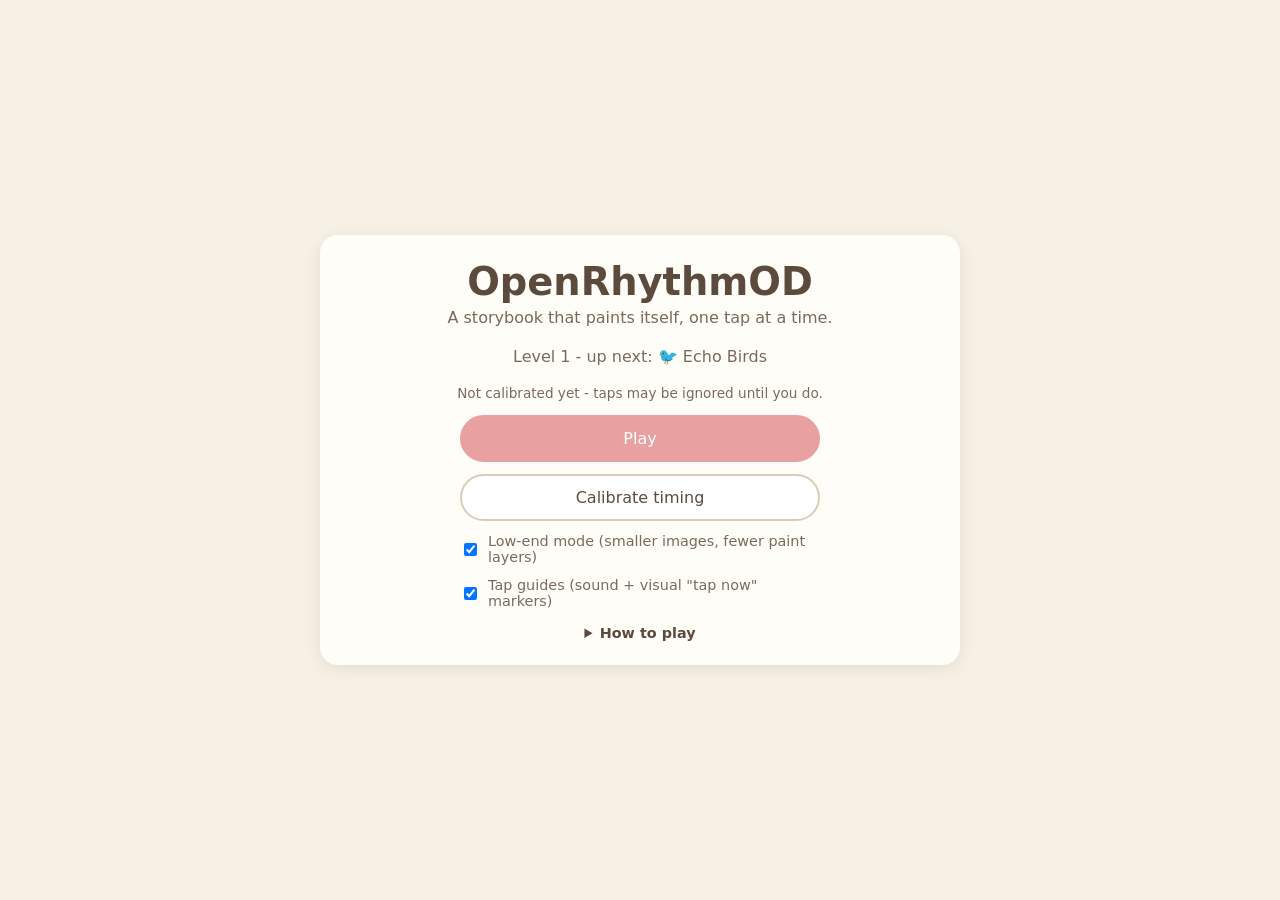
==== index.html @ 01c21b2a "Initial commit" ====
<!doctype html>
<html lang="en">
<head>
  <meta charset="utf-8" />
  <meta name="viewport" content="width=device-width, initial-scale=1, viewport-fit=cover" />
  <title>OpenRhythmOD</title>
  <meta name="description" content="A tiny procedural rhythm-storybook game - tap to the beat, paint the story." />
  <link rel="stylesheet" href="css/game.css" />
</head>
<body>
  <main id="app">

    <!-- MENU ------------------------------------------------------------->
    <section id="screen-menu" class="screen">
      <div class="panel panel--menu">
        <h1 class="title">OpenRhythmOD</h1>
        <p class="subtitle">A storybook that paints itself, one tap at a time.</p>
        <p id="menu-progress" class="status-text"></p>
        <p id="menu-calibration" class="status-text status-text--small"></p>

        <div class="menu-actions">
          <button id="btn-play" class="btn btn--primary" type="button">Play</button>
          <button id="btn-calibrate" class="btn" type="button">Calibrate timing</button>
          <label class="checkbox-row">
            <input id="chk-lowend" type="checkbox" />
            Low-end mode (smaller images, fewer paint layers)
          </label>
          <label class="checkbox-row">
            <input id="chk-guides" type="checkbox" />
            Tap guides (sound + visual "tap now" markers)
          </label>
        </div>

        <details class="how-to">
          <summary>How to play</summary>
          <ul>
            <li>Tap anywhere on the picture (or press any key) exactly on the beat.</li>
            <li>Listen for the cue sound - it shows you what's coming and when to respond.</li>
            <li>A good tap paints the story in and pops a sticker. A missed beat shows what
              went wrong instead, but the story keeps going either way.</li>
            <li>Keep your accuracy up across the whole song for the good ending.</li>
            <li>First time playing? Run Calibrate once so tap timing matches your device -
              you can Recalibrate anytime from the menu.</li>
          </ul>
          <p class="how-to__legend-title">The three corner marks on the picture:</p>
          <ul>
            <li><strong>Top-left circle</strong> - shows the glyph of whichever cue just sounded
              (its name pops up briefly the first time you hear it this session).</li>
            <li><strong>Top-right gold dot</strong> - a quiet metronome pulse, once per beat.</li>
            <li><strong>Bottom-right emoji</strong> - the game's mascot: it pulses on cues,
              cheers on a hit, shakes on a miss, and inflates during a hold.</li>
          </ul>
        </details>
      </div>
    </section>

    <!-- CALIBRATE --------------------------------------------------------->
    <section id="screen-calibrate" class="screen">
      <div class="panel">
        <h2>Calibrate your timing</h2>
        <p id="calibrate-status" class="status-text">Tap along with the metronome.</p>
        <p id="calibrate-detail" class="status-text status-text--small"></p>
        <button id="btn-calibrate-begin" class="btn btn--primary" type="button">Start tapping</button>
        <button id="calibrate-taparea" class="tap-circle" type="button" hidden>TAP</button>
      </div>
    </section>

    <!-- PRACTICE ------------------------------------------------------------>
    <section id="screen-practice" class="screen">
      <div class="panel panel--practice">
        <div class="practice-mascot" id="practice-mascot">🎵</div>
        <h2 id="practice-title">Practice</h2>
        <p id="practice-meaning" class="status-text"></p>
        <div class="practice-timeline" id="practice-timeline">
          <div class="practice-timeline__playhead" id="practice-playhead"></div>
        </div>
        <p id="practice-phase" class="practice-phase"></p>
        <p id="practice-feedback" class="practice-feedback"></p>
        <p id="practice-tally" class="practice-tally"></p>
        <button id="practice-taparea" class="tap-circle" type="button">TAP</button>
        <div class="menu-actions">
          <button id="btn-practice-hear" class="btn" type="button">Hear it again</button>
          <button id="btn-practice-continue" class="btn" type="button" hidden>Continue anyway</button>
          <button id="btn-practice-skip" class="btn" type="button">Skip</button>
        </div>
      </div>
    </section>

    <!-- LOADING ------------------------------------------------------------->
    <section id="screen-loading" class="screen">
      <div class="panel">
        <h2>Getting ready&hellip;</h2>
        <div class="progress-track">
          <div id="loading-bar" class="progress-fill"></div>
        </div>
        <p id="loading-label" class="status-text">Composing the song&hellip;</p>
      </div>
    </section>

    <!-- PLAY --------------------------------------------------------------->
    <section id="screen-play" class="screen">
      <div id="stage" class="stage"></div>
      <!-- Shown when the player backgrounds the tab mid-song (js/pause.js /
           js/main.js) - the whole overlay is one tap target. -->
      <div id="pause-overlay" class="pause-overlay" hidden>
        <button id="btn-resume" class="pause-overlay__button" type="button">
          <span class="pause-overlay__title">Paused</span>
          <span class="pause-overlay__hint">Tap to resume</span>
        </button>
      </div>
    </section>

    <!-- END ------------------------------------------------------------------>
    <section id="screen-end" class="screen">
      <div class="panel panel--end">
        <h2 id="end-title">The End</h2>
        <div id="end-image" class="end-image"></div>
        <p id="end-caption" class="end-caption"></p>
        <p id="end-score" class="end-stat"></p>
        <p id="end-counts" class="end-stat"></p>
        <p id="end-timing" class="end-stat" hidden></p>
        <p id="end-recalibrate" class="end-stat end-recalibrate" hidden></p>
        <div class="menu-actions">
          <button id="btn-end-recalibrate" class="btn" type="button" hidden>Recalibrate</button>
        </div>
        <div class="menu-actions">
          <button id="btn-play-again" class="btn btn--primary" type="button">Play again (new seed)</button>
          <button id="btn-replay-seed" class="btn" type="button">Replay this seed</button>
          <button id="btn-end-menu" class="btn" type="button">Back to menu</button>
        </div>
      </div>
    </section>

  </main>

  <!-- DEBUG OVERLAY (?debug) ------------------------------------------------>
  <div id="debug-overlay" hidden>
    <div id="debug-stats">no taps yet</div>
    <div id="debug-log"></div>
  </div>

  <script type="module" src="js/main.js"></script>
</body>
</html>
---- css/game.css ----
/* css/game.css - storybook/watercolour look, system fonts only, mobile-first.
   All gameplay-time animation (stickers, judgement flash, beat pulse, cue
   bounce, region reveal) is transform/opacity only - see js/render/stage.js. */

:root {
  --paper: #f6f1e4;
  --card: #fffdf8;
  --ink: #2e2a25;
  --ink-soft: #5c4a3d;
  --muted: #7a6a5d;
  --accent: #e8a0a0;
  --accent-dark: #dd8f8f;
  --gold: #f2c14e;
  --leaf: #8fbf9f;
  --border: #d8cdb8;
}

*,
*::before,
*::after {
  box-sizing: border-box;
}

html,
body {
  margin: 0;
  padding: 0;
  width: 100%;
  overflow-x: hidden; /* hard requirement: no horizontal scroll, any width */
}

body {
  font-family: system-ui, -apple-system, 'Segoe UI', Roboto, Helvetica, Arial, sans-serif;
  background: var(--paper);
  color: var(--ink);
  -webkit-tap-highlight-color: transparent;
  overscroll-behavior: none;
}

#app {
  width: 100%;
}

/* --- screens ------------------------------------------------------- */

.screen {
  display: none;
  min-height: 100vh;
  width: 100%;
  padding: 16px; /* 16px gutters, all screen sizes */
  box-sizing: border-box;
  align-items: center;
  justify-content: center;
  flex-direction: column;
  overflow-y: auto;
}

.screen--active {
  display: flex;
}

.panel {
  width: 100%;
  max-width: 640px;
  background: var(--card);
  border-radius: 18px;
  padding: 24px;
  box-shadow: 0 4px 18px rgba(0, 0, 0, 0.08);
  box-sizing: border-box;
  text-align: center;
}

/* --- menu ------------------------------------------------------------ */

.title {
  font-size: clamp(1.8rem, 6vw, 2.4rem);
  margin: 0 0 4px;
  color: var(--ink-soft);
}

.subtitle {
  margin: 0 0 20px;
  color: var(--muted);
}

.menu-actions {
  display: flex;
  flex-direction: column;
  gap: 12px;
  margin: 0 auto 16px;
  max-width: 360px;
}

.btn {
  font: inherit;
  font-size: 1rem;
  padding: 12px 20px;
  border-radius: 999px;
  border: 2px solid var(--border);
  background: #fff;
  color: var(--ink-soft);
  cursor: pointer;
  transition: background 0.15s ease, transform 0.1s ease;
}
.btn:active {
  transform: scale(0.97);
}
.btn--primary {
  background: var(--accent);
  border-color: var(--accent);
  color: #fff;
}
.btn--primary:hover {
  background: var(--accent-dark);
}

.checkbox-row {
  display: flex;
  align-items: center;
  gap: 8px;
  font-size: 0.9rem;
  color: var(--muted);
  justify-content: center;
  text-align: left;
}

.how-to {
  margin-top: 12px;
  font-size: 0.9rem;
  color: var(--ink-soft);
  text-align: left;
}
.how-to summary {
  cursor: pointer;
  font-weight: 600;
  text-align: center;
}
.how-to ul {
  padding-left: 20px;
  margin: 10px 0 0;
}
.how-to li {
  margin: 4px 0;
}
.how-to__legend-title {
  margin: 12px 0 4px;
  font-weight: 700;
}

/* --- calibrate --------------------------------------------------------- */

.status-text {
  color: var(--muted);
  min-height: 1.4em;
}
.status-text--small {
  font-size: 0.85rem;
  min-height: 1.2em;
}

.tap-circle {
  width: 140px;
  height: 140px;
  border-radius: 50%;
  background: var(--leaf);
  color: #fff;
  font: inherit;
  font-size: 1.1rem;
  font-weight: 700;
  border: none;
  margin: 20px auto 0;
  display: block;
  touch-action: none;
  cursor: pointer;
}

/* --- practice ----------------------------------------------------------- */

.practice-mascot {
  font-size: 3rem;
  line-height: 1;
  margin-bottom: 6px;
}
.practice-feedback {
  min-height: 1.6em;
  font-weight: 700;
  font-size: 1.1rem;
  color: var(--leaf);
}
.practice-feedback--miss {
  color: var(--accent-dark);
}
.practice-phase {
  font-weight: 700;
  color: var(--ink-soft);
  min-height: 1.4em;
  margin: 4px 0 0;
}
.practice-tally {
  color: var(--muted);
  font-size: 0.9rem;
  min-height: 1.2em;
}

/* Timeline strip (section D) - upcoming expected taps for the CURRENT
   practice section, with a moving playhead. Note markers are static once
   built (see js/main.js buildPracticeTimeline); only the playhead's `left`
   is updated per frame. */
.practice-timeline {
  position: relative;
  width: 100%;
  height: 28px;
  background: #eee2cc;
  border-radius: 8px;
  margin: 10px 0;
  overflow: hidden;
}
.practice-timeline__note {
  position: absolute;
  top: 50%;
  width: 8px;
  height: 8px;
  margin: -4px 0 0 -4px;
  border-radius: 50%;
  background: var(--accent-dark);
}
.practice-timeline__note--hold {
  width: 4px;
  height: 16px;
  margin: -8px 0 0 -2px;
  border-radius: 3px;
  background: var(--leaf);
}
.practice-timeline__playhead {
  position: absolute;
  top: 0;
  left: 0;
  width: 3px;
  height: 100%;
  background: var(--gold);
  box-shadow: 0 0 4px rgba(0, 0, 0, 0.3);
}

/* --- loading ---------------------------------------------------------- */

.progress-track {
  width: 100%;
  height: 14px;
  background: #eee2cc;
  border-radius: 999px;
  overflow: hidden;
  margin: 16px 0 8px;
}
.progress-fill {
  height: 100%;
  width: 0%;
  background: linear-gradient(90deg, var(--gold), var(--accent));
  transition: width 0.2s ease;
}

/* --- stage (play screen) ------------------------------------------------ */

.stage {
  position: relative;
  width: 100%;
  max-width: 900px;
  display: flex;
  flex-direction: column;
  align-items: center;
  gap: 12px;
  touch-action: none;
}

.stage__picture {
  position: relative;
  width: 100%;
  aspect-ratio: 1280 / 922; /* matches js/story/loader.js panel sizing */
  background: #faf6ec;
  border-radius: 14px;
  overflow: hidden;
  box-shadow: 0 6px 20px rgba(0, 0, 0, 0.12);
}

.stage__wash,
.stage__region-img {
  position: absolute;
  inset: 0;
  width: 100%;
  height: 100%;
  object-fit: cover;
  pointer-events: none; /* never intercept the stage's tap handling */
  -webkit-user-drag: none;
  user-select: none;
}

/* Faint pencil-sketch/under-wash of the good image, always visible under
   the unrevealed parts of a panel so they read as "not yet painted" rather
   than blank. Set once per panel in js/render/stage.js showPanel(). */
.stage__wash {
  z-index: 0;
  opacity: 0.12;
  filter: grayscale(1);
}

/* One pre-created element per reveal region (per good/fumbled variant),
   masked to its own soft-edged band of the picture. Tap time only ever
   flips opacity 0 -> 1 here - no DOM creation, no canvas drawing. */
.stage__region-img {
  opacity: 0;
  will-change: opacity;
  transition: opacity 120ms ease;
  mask-repeat: no-repeat;
  -webkit-mask-repeat: no-repeat;
  mask-size: 100% 100%;
  -webkit-mask-size: 100% 100%;
}

.stage__caption {
  max-width: 640px;
  text-align: center;
  color: var(--ink-soft);
  font-size: 1rem;
  min-height: 1.4em;
  padding: 0 8px;
}

.stage__cue-icon {
  position: absolute;
  top: 12px;
  left: 12px;
  width: 36px;
  height: 36px;
  border-radius: 50%;
  background: #fff;
  display: flex;
  align-items: center;
  justify-content: center;
  font-size: 1.1rem;
  color: #7a6ea8;
  box-shadow: 0 2px 6px rgba(0, 0, 0, 0.15);
  opacity: 0.85;
  transform: scale(1);
  z-index: 60;
}
.stage__cue-icon--bounce {
  animation: cueBounce 0.3s ease;
}
@keyframes cueBounce {
  0% {
    transform: scale(1);
  }
  40% {
    transform: scale(1.35);
  }
  100% {
    transform: scale(1);
  }
}

.stage__pulse {
  position: absolute;
  top: 12px;
  right: 12px;
  width: 16px;
  height: 16px;
  border-radius: 50%;
  background: var(--gold);
  opacity: 0.5;
  transform: scale(1);
  z-index: 60;
}
.stage__pulse--active {
  animation: beatPulse 0.25s ease;
}
/* Quieter metronome (M1.6): the cue icon now carries the "something means
   something" signal, so the beat dot only needs to read as a steady pulse,
   not compete with it - smaller scale/opacity swing than before. */
@keyframes beatPulse {
  0% {
    transform: scale(1);
    opacity: 0.45;
  }
  30% {
    transform: scale(1.35);
    opacity: 0.8;
  }
  100% {
    transform: scale(1);
    opacity: 0.45;
  }
}

/* First-appearance cue name label (M1.6 section C) - fades in next to the
   cue icon the first time a given cueId sounds this session, then away. */
.stage__cue-name {
  position: absolute;
  top: 12px;
  left: 54px;
  max-width: 55%;
  background: rgba(255, 255, 255, 0.92);
  color: var(--ink-soft);
  font-size: 0.8rem;
  font-weight: 700;
  padding: 4px 10px;
  border-radius: 999px;
  box-shadow: 0 2px 6px rgba(0, 0, 0, 0.15);
  opacity: 0;
  transform: translateX(-6px);
  pointer-events: none;
  z-index: 59;
  white-space: nowrap;
  overflow: hidden;
  text-overflow: ellipsis;
}
.stage__cue-name--show {
  animation: cueNameFade 2.4s ease forwards;
}
@keyframes cueNameFade {
  0% {
    opacity: 0;
    transform: translateX(-6px);
  }
  12% {
    opacity: 1;
    transform: translateX(0);
  }
  75% {
    opacity: 1;
    transform: translateX(0);
  }
  100% {
    opacity: 0;
    transform: translateX(0);
  }
}

/* Guide markers (M1.6 section C) - a ring that shrinks in over ~1 beat and
   lands on the expected tap moment. Centered on the picture; transform/
   opacity only, pre-created and pooled (see js/render/stage.js). Holds get
   a second, differently-coloured ring for the release point. */
.stage__guide {
  position: absolute;
  top: 50%;
  left: 50%;
  width: 64px;
  height: 64px;
  border-radius: 50%;
  border: 3px solid var(--gold);
  opacity: 0;
  pointer-events: none;
  z-index: 55;
  will-change: transform, opacity;
  /* JS sets `transform: translate(-50%,-50%) scale(...)` per frame - the
     translate half does the centering, so no margin offset here. */
}
.stage__guide--release {
  border-color: var(--accent);
  border-style: dashed;
}

.stage__mascot {
  position: absolute;
  bottom: 10px;
  right: 10px;
  width: 56px;
  height: 56px;
  border-radius: 50%;
  background: #fff;
  display: flex;
  align-items: center;
  justify-content: center;
  box-shadow: 0 3px 10px rgba(0, 0, 0, 0.18);
  z-index: 60;
  transform: scale(1);
  transform-origin: center;
  will-change: transform;
}
.stage__mascot-emoji {
  font-size: 1.7rem;
  line-height: 1;
  transform: translateY(1px);
}
.stage__mascot--cue {
  animation: mascotCue 0.28s ease;
}
@keyframes mascotCue {
  0% {
    transform: scale(1) rotate(0deg);
  }
  45% {
    transform: scale(1.22) rotate(-6deg);
  }
  100% {
    transform: scale(1) rotate(0deg);
  }
}
.stage__mascot--good {
  animation: mascotGood 0.45s ease;
}
@keyframes mascotGood {
  0% {
    transform: scale(1);
  }
  30% {
    transform: scale(1.3);
  }
  60% {
    transform: scale(0.95);
  }
  100% {
    transform: scale(1);
  }
}
.stage__mascot--miss {
  animation: mascotMiss 0.4s ease;
}
@keyframes mascotMiss {
  0% {
    transform: translateX(0) rotate(0deg);
  }
  25% {
    transform: translateX(-4px) rotate(-8deg);
  }
  50% {
    transform: translateX(4px) rotate(8deg);
  }
  75% {
    transform: translateX(-2px) rotate(-4deg);
  }
  100% {
    transform: translateX(0) rotate(0deg);
  }
}

.stage__judgement {
  position: absolute;
  top: 42%;
  left: 50%;
  transform: translate(-50%, -50%) scale(0.8);
  opacity: 0;
  font-size: clamp(1.4rem, 6vw, 2rem);
  font-weight: 800;
  pointer-events: none;
  text-shadow: 0 2px 6px rgba(0, 0, 0, 0.25);
  z-index: 50;
}
.stage__judgement--flash {
  animation: judgeFlash 0.6s ease;
}
@keyframes judgeFlash {
  0% {
    opacity: 0;
    transform: translate(-50%, -50%) scale(0.6);
  }
  20% {
    opacity: 1;
    transform: translate(-50%, -50%) scale(1.15);
  }
  70% {
    opacity: 1;
    transform: translate(-50%, -40%) scale(1);
  }
  100% {
    opacity: 0;
    transform: translate(-50%, -60%) scale(0.9);
  }
}

.stage__sticker {
  position: absolute;
  width: 40px;
  height: 40px;
  opacity: 0;
  transform: translate(-50%, -50%) scale(0.4);
  pointer-events: none;
  z-index: 40;
  --sticker-color: #f2c14e;
}
.stage__sticker svg {
  width: 100%;
  height: 100%;
  filter: drop-shadow(0 2px 4px rgba(0, 0, 0, 0.2));
}
.stage__sticker--pop {
  animation: stickerPop 0.7s ease forwards;
}
@keyframes stickerPop {
  0% {
    opacity: 0;
    transform: translate(-50%, -50%) scale(0.3) rotate(-15deg);
  }
  30% {
    opacity: 1;
    transform: translate(-50%, -50%) scale(1.2) rotate(8deg);
  }
  60% {
    opacity: 1;
    transform: translate(-50%, -70%) scale(1) rotate(-4deg);
  }
  100% {
    opacity: 0;
    transform: translate(-50%, -110%) scale(0.85) rotate(0deg);
  }
}

/* --- pause overlay (backgrounding mid-song) ------------------------------ */

.pause-overlay {
  position: fixed;
  inset: 0;
  background: rgba(20, 18, 15, 0.75);
  display: flex;
  align-items: center;
  justify-content: center;
  z-index: 2000;
  padding: 16px;
}
.pause-overlay[hidden] {
  display: none;
}
.pause-overlay__button {
  font: inherit;
  display: flex;
  flex-direction: column;
  align-items: center;
  gap: 6px;
  background: var(--card);
  border: none;
  border-radius: 18px;
  padding: 32px 40px;
  box-shadow: 0 8px 30px rgba(0, 0, 0, 0.35);
  cursor: pointer;
}
.pause-overlay__title {
  font-size: 1.5rem;
  font-weight: 800;
  color: var(--ink-soft);
}
.pause-overlay__hint {
  font-size: 1rem;
  color: var(--muted);
}

/* --- end screen --------------------------------------------------------- */

.panel--end {
  max-width: 560px;
}

.end-image {
  width: 100%;
  max-width: 480px;
  margin: 12px auto;
  border-radius: 12px;
  overflow: hidden;
  box-shadow: 0 4px 14px rgba(0, 0, 0, 0.12);
}
.end-image__canvas {
  width: 100%;
  height: auto;
  display: block;
}

.end-caption {
  font-style: italic;
  color: var(--ink-soft);
  margin: 8px 0 16px;
}
.end-stat {
  margin: 2px 0;
  color: var(--ink);
}
.end-seed {
  font-family: ui-monospace, SFMono-Regular, Menlo, monospace;
  font-size: 0.85rem;
  color: #8a7d6d;
}
.end-recalibrate {
  font-weight: 700;
  color: var(--accent-dark);
}

/* --- debug overlay (?debug) ---------------------------------------------- */

/* Top-right + pointer-events:none (not bottom-left, and never click-
   capturing): every screen's interactive buttons live in a centered panel
   or a bottom `.menu-actions` row, so a top-right corner never sits over
   them - fixed after it was found overlapping the end screen's "Play
   again" button at bottom-left. pointer-events:none is belt-and-braces so
   it can never block a click regardless of screen/viewport size; the log
   only ever needs to be READ (rows auto-prepend and are capped at 40),
   never scrolled by hand. */
#debug-overlay {
  position: fixed;
  top: 8px;
  right: 8px;
  max-width: min(320px, calc(100vw - 32px));
  max-height: 32vh;
  overflow: auto;
  background: rgba(20, 18, 15, 0.85);
  color: #e8e0d0;
  font: 12px/1.4 ui-monospace, SFMono-Regular, Menlo, monospace;
  padding: 8px 10px;
  border-radius: 8px;
  z-index: 1000;
  pointer-events: none;
}
#debug-stats {
  font-weight: 700;
  margin-bottom: 4px;
}
#debug-log div {
  opacity: 0.85;
  white-space: nowrap;
}

/* --- small screens -------------------------------------------------------- */

@media (max-width: 400px) {
  .panel {
    padding: 18px;
  }
  .menu-actions {
    max-width: 100%;
  }
}
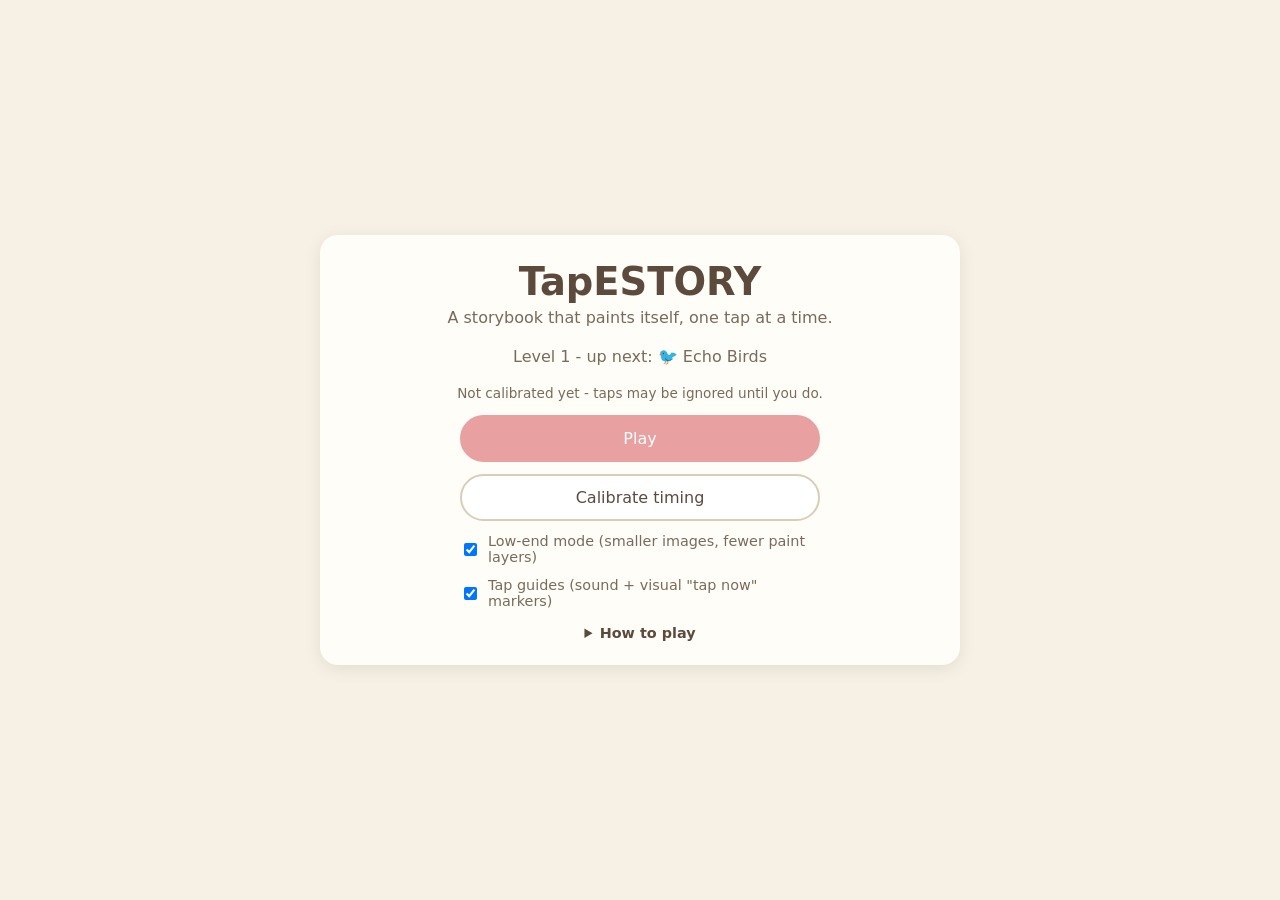
==== commit f57b4205: "Rename to TapESTORY, add offline play, fix Bluetooth calibration and practice" ====
--- a/index.html
+++ b/index.html
@@ -3,8 +3,12 @@
 <head>
   <meta charset="utf-8" />
   <meta name="viewport" content="width=device-width, initial-scale=1, viewport-fit=cover" />
-  <title>OpenRhythmOD</title>
+  <title>TapESTORY</title>
   <meta name="description" content="A tiny procedural rhythm-storybook game - tap to the beat, paint the story." />
+  <link rel="manifest" href="manifest.webmanifest" />
+  <meta name="theme-color" content="#e8a0a0" />
+  <link rel="icon" href="icon.svg" type="image/svg+xml" />
+  <link rel="apple-touch-icon" href="icon.svg" />
   <link rel="stylesheet" href="css/game.css" />
 </head>
 <body>
@@ -13,7 +17,7 @@
     <!-- MENU ------------------------------------------------------------->
     <section id="screen-menu" class="screen">
       <div class="panel panel--menu">
-        <h1 class="title">OpenRhythmOD</h1>
+        <h1 class="title">TapESTORY</h1>
         <p class="subtitle">A storybook that paints itself, one tap at a time.</p>
         <p id="menu-progress" class="status-text"></p>
         <p id="menu-calibration" class="status-text status-text--small"></p>
@@ -60,8 +64,9 @@
         <h2>Calibrate your timing</h2>
         <p id="calibrate-status" class="status-text">Tap along with the metronome.</p>
         <p id="calibrate-detail" class="status-text status-text--small"></p>
-        <button id="btn-calibrate-begin" class="btn btn--primary" type="button">Start tapping</button>
-        <button id="calibrate-taparea" class="tap-circle" type="button" hidden>TAP</button>
+        <div id="calibrate-countdown" class="calibrate-countdown"></div>
+        <button id="calibrate-taparea" class="tap-circle" type="button">TAP</button>
+        <button id="btn-calibrate-back" class="btn" type="button">Back</button>
       </div>
     </section>
 
@@ -72,8 +77,11 @@
         <h2 id="practice-title">Practice</h2>
         <p id="practice-meaning" class="status-text"></p>
         <div class="practice-timeline" id="practice-timeline">
-          <div class="practice-timeline__playhead" id="practice-playhead"></div>
+          <div class="practice-timeline__track" id="practice-timeline-track">
+            <div class="practice-timeline__playhead" id="practice-playhead"></div>
+          </div>
         </div>
+        <p class="practice-legend">○ listen &middot; ● tap<span id="practice-legend-fake" hidden> &middot; ✕ don't tap</span></p>
         <p id="practice-phase" class="practice-phase"></p>
         <p id="practice-feedback" class="practice-feedback"></p>
         <p id="practice-tally" class="practice-tally"></p>
@@ -118,6 +126,7 @@
         <p id="end-caption" class="end-caption"></p>
         <p id="end-score" class="end-stat"></p>
         <p id="end-counts" class="end-stat"></p>
+        <p id="end-seed" class="end-stat end-seed"></p>
         <p id="end-timing" class="end-stat" hidden></p>
         <p id="end-recalibrate" class="end-stat end-recalibrate" hidden></p>
         <div class="menu-actions">
--- a/css/game.css
+++ b/css/game.css
@@ -104,6 +104,10 @@
 }
 .btn:active {
   transform: scale(0.97);
+}
+.btn:disabled {
+  opacity: 0.5;
+  cursor: default;
 }
 .btn--primary {
   background: var(--accent);
@@ -174,6 +178,25 @@
   cursor: pointer;
 }
 
+/* Calibration count-in countdown ("4 3 2 1 Tap!") - no visual pulse tied to
+   the recorded beats themselves (see js/main.js runCalibrationFlow), only
+   this text, which updates in sync with the count-in clicks. */
+.calibrate-countdown {
+  font-size: clamp(2rem, 12vw, 3.5rem);
+  font-weight: 800;
+  color: var(--ink-soft);
+  min-height: 1.2em;
+  margin: 4px 0;
+}
+
+/* Back button (M1.7) - always visible on the calibrate screen, below the
+   tap circle, spaced apart like .menu-actions' own buttons. */
+#btn-calibrate-back {
+  margin: 16px auto 0;
+  display: block;
+  max-width: 200px;
+}
+
 /* --- practice ----------------------------------------------------------- */
 
 .practice-mascot {
@@ -215,6 +238,24 @@
   margin: 10px 0;
   overflow: hidden;
 }
+/* The inner positioning parent for markers/playhead (M1.7 cosmetic fix) -
+   inset horizontally from the strip's own edges by the largest marker's
+   own radius (the cue marker, 9px = 18px/2). Percentage `left` positions on
+   any child are relative to THIS box's width, not the strip's - so a
+   marker at 0%/100% sits fully inside the strip instead of being half-
+   clipped by the strip's own overflow:hidden at its own edge (percentage
+   positioning is relative to the nearest positioned ancestor's PADDING
+   box, which padding on .practice-timeline itself would not have moved).
+   js/main.js practiceEls() points timelineEl at THIS element, not the
+   outer strip, so js/main.js buildPracticeTimeline()/the playhead's own
+   per-frame `left` both use the same coordinate space automatically. */
+.practice-timeline__track {
+  position: absolute;
+  top: 0;
+  bottom: 0;
+  left: 9px;
+  right: 9px;
+}
 .practice-timeline__note {
   position: absolute;
   top: 50%;
@@ -231,6 +272,80 @@
   border-radius: 3px;
   background: var(--leaf);
 }
+/* A fake ("don't tap") note - never a filled dot, an X glyph instead so it
+   can never be mistaken for a real tap target. Overrides --note's dot
+   styling entirely (own background/border/shape), see js/main.js
+   buildPracticeTimeline. */
+.practice-timeline__note--fake {
+  width: 14px;
+  height: 14px;
+  margin: -7px 0 0 -7px;
+  border-radius: 0;
+  background: transparent;
+  display: flex;
+  align-items: center;
+  justify-content: center;
+  font-size: 0.7rem;
+  font-weight: 700;
+  line-height: 1;
+  color: var(--ink-soft);
+}
+/* Per-dot feedback (M1.7): recoloured once THAT note is judged - after
+   .practice-timeline__note/--hold/--fake's own background so hit/miss
+   always wins regardless of which shape it's applied to. */
+.practice-timeline__note--hit {
+  background: var(--leaf);
+}
+.practice-timeline__note--miss {
+  background: var(--card);
+  border: 2px solid var(--accent-dark);
+}
+/* A fake marker never gets the filled/outlined dot treatment above - just
+   its glyph recolours (green = correctly avoided, red = bonked). */
+.practice-timeline__note--fake.practice-timeline__note--hit {
+  background: transparent;
+  border: none;
+  color: var(--leaf);
+}
+.practice-timeline__note--fake.practice-timeline__note--miss {
+  background: transparent;
+  border: none;
+  color: var(--accent-dark);
+}
+/* A HIT hold needs to read as distinct from an unjudged hold (both would
+   otherwise be the same solid green pill) - a white inner ring plus a
+   second green ring reads as "done", not just "this game has holds". */
+.practice-timeline__note--hold.practice-timeline__note--hit {
+  background: var(--leaf);
+  box-shadow: 0 0 0 2px #fff, 0 0 0 4px var(--leaf);
+}
+
+/* Cue markers (M1.7) - the "listen" half of call-and-response, hollow (vs.
+   tap markers' filled dot) and showing the cue's own glyph. Bigger than a
+   tap marker so the glyph text fits. */
+.practice-timeline__cue {
+  position: absolute;
+  top: 50%;
+  width: 18px;
+  height: 18px;
+  margin: -9px 0 0 -9px;
+  border-radius: 50%;
+  border: 2px solid var(--muted);
+  background: var(--card);
+  display: flex;
+  align-items: center;
+  justify-content: center;
+  font-size: 0.6rem;
+  line-height: 1;
+  color: var(--ink-soft);
+}
+
+.practice-legend {
+  margin: 2px 0 0;
+  font-size: 0.8rem;
+  color: var(--muted);
+}
+
 .practice-timeline__playhead {
   position: absolute;
   top: 0;
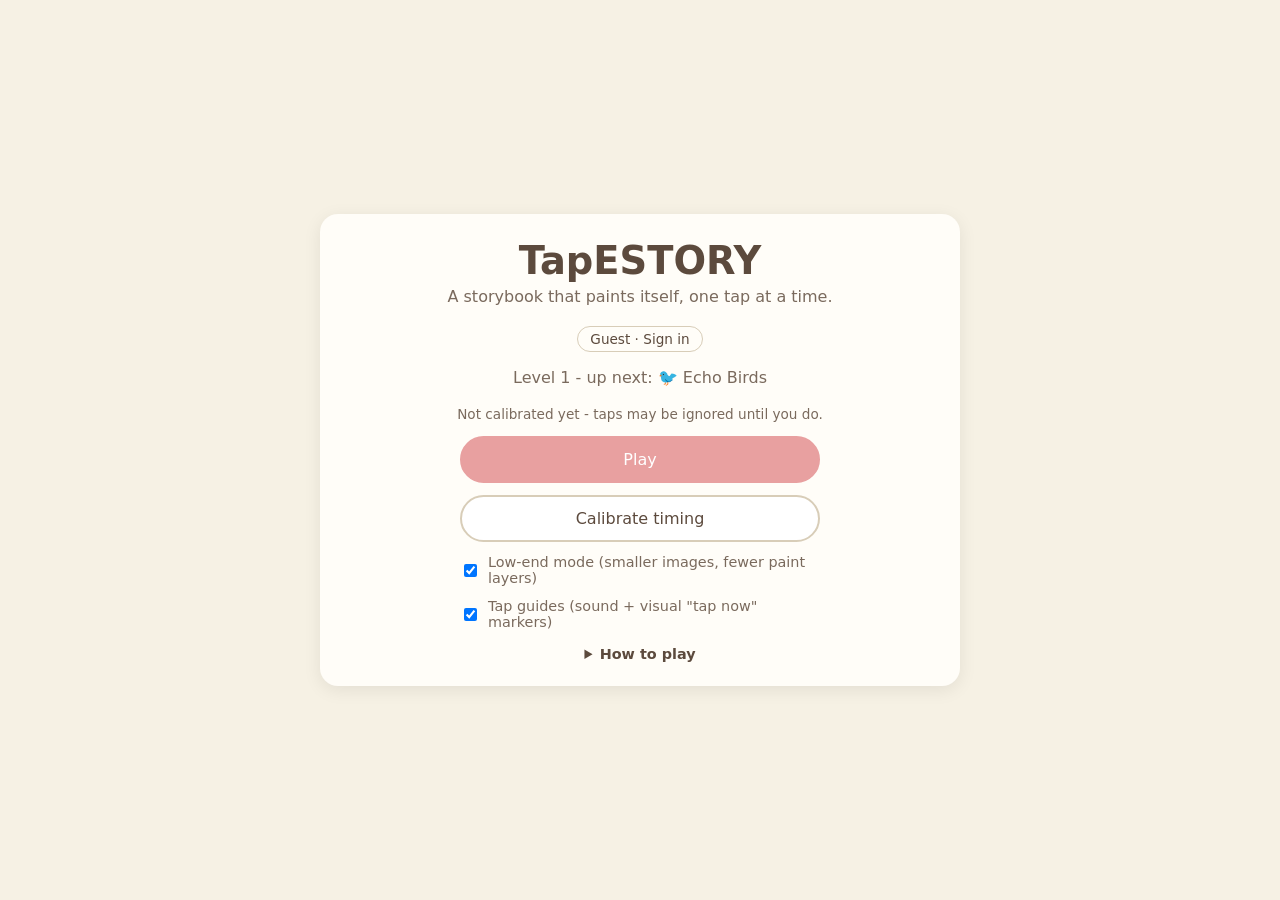
==== commit 000d4e61: "Gentler early levels, practice retry, miss breakdown, and Supabase setup for user registrations & lo" ====
--- a/index.html
+++ b/index.html
@@ -19,6 +19,16 @@
       <div class="panel panel--menu">
         <h1 class="title">TapESTORY</h1>
         <p class="subtitle">A storybook that paints itself, one tap at a time.</p>
+
+        <!-- ACCOUNT CHIP (section C) - "Guest / Sign in" when signed out,
+             "name / My progress" + a quick "Sign out" when signed in. Wired
+             entirely by js/net/accountUi.js; shows "Accounts not set up"
+             when js/config.js is unconfigured. -->
+        <div id="account-chip" class="account-chip">
+          <button id="btn-account-chip-name" class="account-chip__name" type="button">Guest</button>
+          <button id="btn-account-chip-signout" class="account-chip__signout" type="button" hidden>Sign out</button>
+        </div>
+
         <p id="menu-progress" class="status-text"></p>
         <p id="menu-calibration" class="status-text status-text--small"></p>
 
@@ -88,7 +98,8 @@
         <button id="practice-taparea" class="tap-circle" type="button">TAP</button>
         <div class="menu-actions">
           <button id="btn-practice-hear" class="btn" type="button">Hear it again</button>
-          <button id="btn-practice-continue" class="btn" type="button" hidden>Continue anyway</button>
+          <button id="btn-practice-tryagain" class="btn" type="button" hidden>Try again</button>
+          <button id="btn-practice-continue" class="btn" type="button" hidden>Continue</button>
           <button id="btn-practice-skip" class="btn" type="button">Skip</button>
         </div>
       </div>
@@ -126,6 +137,7 @@
         <p id="end-caption" class="end-caption"></p>
         <p id="end-score" class="end-stat"></p>
         <p id="end-counts" class="end-stat"></p>
+        <p id="end-miss-breakdown" class="end-stat end-miss-breakdown" hidden></p>
         <p id="end-seed" class="end-stat end-seed"></p>
         <p id="end-timing" class="end-stat" hidden></p>
         <p id="end-recalibrate" class="end-stat end-recalibrate" hidden></p>
@@ -136,6 +148,109 @@
           <button id="btn-play-again" class="btn btn--primary" type="button">Play again (new seed)</button>
           <button id="btn-replay-seed" class="btn" type="button">Replay this seed</button>
           <button id="btn-end-menu" class="btn" type="button">Back to menu</button>
+        </div>
+      </div>
+    </section>
+
+    <!-- ACCOUNT (section C) - sign in / create account. Code-first
+         (default): email -> 6-digit code -> verify. "Use a password
+         instead" switches to email+password sign-in/sign-up. Wired by
+         js/net/accountUi.js only. -->
+    <section id="screen-account" class="screen">
+      <div class="panel panel--account">
+        <h2>Sign in</h2>
+        <p id="account-status" class="status-text"></p>
+        <p id="account-error" class="status-text account-error" hidden></p>
+
+        <div id="account-step-email">
+          <label class="account-field">
+            Email
+            <input id="account-email" type="email" autocomplete="email" inputmode="email" placeholder="you@example.com" />
+          </label>
+          <div class="menu-actions">
+            <button id="btn-account-send-code" class="btn btn--primary" type="button">Send code</button>
+          </div>
+          <button id="btn-account-use-password" class="account-toggle" type="button">Use a password instead</button>
+        </div>
+
+        <div id="account-step-code" hidden>
+          <p class="status-text status-text--small">Enter the 6-digit code we emailed you.</p>
+          <label class="account-field">
+            Code
+            <input id="account-code" type="text" inputmode="numeric" pattern="[0-9]*" autocomplete="one-time-code" maxlength="6" placeholder="123456" />
+          </label>
+          <div class="menu-actions">
+            <button id="btn-account-verify" class="btn btn--primary" type="button">Verify</button>
+            <button id="btn-account-resend" class="btn" type="button">Resend code</button>
+          </div>
+          <button id="btn-account-code-back" class="account-toggle" type="button">Use a different email</button>
+        </div>
+
+        <div id="account-step-password" hidden>
+          <label class="account-field">
+            Email
+            <input id="account-pw-email" type="email" autocomplete="email" inputmode="email" placeholder="you@example.com" />
+          </label>
+          <label class="account-field">
+            Password
+            <input id="account-password" type="password" autocomplete="current-password" placeholder="At least 6 characters" />
+          </label>
+          <div class="menu-actions">
+            <button id="btn-account-signin-password" class="btn btn--primary" type="button">Sign in</button>
+            <button id="btn-account-signup-password" class="btn" type="button">Create account</button>
+          </div>
+          <button id="btn-account-use-code" class="account-toggle" type="button">Use an email code instead</button>
+        </div>
+
+        <div id="account-step-name" hidden>
+          <p class="status-text">Signed in! What should we call you?</p>
+          <label class="account-field">
+            Display name
+            <input id="account-display-name" type="text" maxlength="30" placeholder="Your name" />
+          </label>
+          <div class="menu-actions">
+            <button id="btn-account-name-save" class="btn btn--primary" type="button">Save</button>
+            <button id="btn-account-name-skip" class="btn" type="button">Skip</button>
+          </div>
+        </div>
+
+        <div class="menu-actions">
+          <button id="btn-account-back" class="btn" type="button">Back to menu</button>
+        </div>
+      </div>
+    </section>
+
+    <!-- MY PROGRESS (section C) - recent plays, best accuracy per game, a
+         "Set a password" form and Sign out. Wired by js/net/accountUi.js
+         only. -->
+    <section id="screen-progress" class="screen">
+      <div class="panel panel--progress">
+        <h2>My progress</h2>
+        <p id="progress-status" class="status-text"></p>
+        <p id="progress-summary" class="status-text status-text--small"></p>
+
+        <h3 class="progress-subheading">Best accuracy</h3>
+        <div id="progress-best" class="progress-list"></div>
+
+        <h3 class="progress-subheading">Recent plays</h3>
+        <div id="progress-plays" class="progress-list"></div>
+
+        <div class="progress-set-password">
+          <h3 class="progress-subheading">Set a password</h3>
+          <p class="status-text status-text--small">Optional - lets you sign in without waiting for an email code.</p>
+          <label class="account-field">
+            New password
+            <input id="progress-password" type="password" autocomplete="new-password" placeholder="At least 6 characters" />
+          </label>
+          <div class="menu-actions">
+            <button id="btn-progress-set-password" class="btn" type="button">Save password</button>
+          </div>
+          <p id="progress-password-status" class="status-text status-text--small"></p>
+        </div>
+
+        <div class="menu-actions">
+          <button id="btn-progress-signout" class="btn" type="button">Sign out</button>
+          <button id="btn-progress-back" class="btn" type="button">Back to menu</button>
         </div>
       </div>
     </section>
--- a/css/game.css
+++ b/css/game.css
@@ -793,6 +793,16 @@
 .end-recalibrate {
   font-weight: 700;
   color: var(--accent-dark);
+}
+/* Miss breakdown (M1.8) - a "no tap / too early / too late" line plus one
+   line per cue type with >=1 miss, worst first (js/main.js finishPlay). A
+   few short lines joined with \n, so this needs white-space:pre-line on
+   top of the shared .end-stat look; hidden entirely when there are no
+   misses. */
+.end-miss-breakdown {
+  white-space: pre-line;
+  font-size: 0.9rem;
+  color: var(--muted);
 }
 
 /* --- debug overlay (?debug) ---------------------------------------------- */
@@ -839,3 +849,133 @@
     max-width: 100%;
   }
 }
+
+/* --- accounts (section C) -------------------------------------------------
+   Menu account chip, #screen-account (sign in / create account) and
+   #screen-progress (recent plays / best accuracy / set password / sign
+   out). New ids/classes only - no existing element is restyled. Uses the
+   same colour tokens as the rest of the page (:root above). */
+
+.account-chip {
+  display: flex;
+  align-items: center;
+  justify-content: center;
+  flex-wrap: wrap;
+  gap: 8px;
+  margin: 0 0 12px;
+  font-size: 0.85rem;
+}
+
+.account-chip__name,
+.account-chip__signout {
+  font: inherit;
+  background: none;
+  border: 1px solid var(--border);
+  border-radius: 999px;
+  padding: 4px 12px;
+  color: var(--ink-soft);
+  cursor: pointer;
+}
+
+.account-chip__name:active,
+.account-chip__signout:active {
+  transform: scale(0.97);
+}
+
+.account-chip__signout {
+  color: var(--muted);
+}
+
+.panel--account,
+.panel--progress {
+  max-width: 480px;
+  text-align: left;
+}
+
+.panel--account h2,
+.panel--progress h2 {
+  text-align: center;
+  color: var(--ink-soft);
+  margin-top: 0;
+}
+
+.account-error {
+  color: #b33;
+  font-weight: 600;
+}
+
+.account-field {
+  display: block;
+  font-size: 0.85rem;
+  color: var(--muted);
+  margin: 0 0 12px;
+}
+
+.account-field input {
+  display: block;
+  width: 100%;
+  margin-top: 4px;
+  font: inherit;
+  font-size: 1rem;
+  padding: 10px 12px;
+  border-radius: 10px;
+  border: 2px solid var(--border);
+  background: #fff;
+  color: var(--ink);
+  box-sizing: border-box;
+}
+
+.account-field input:focus {
+  outline: 2px solid var(--accent);
+  outline-offset: 1px;
+}
+
+.account-toggle {
+  display: block;
+  width: 100%;
+  text-align: center;
+  background: none;
+  border: none;
+  color: var(--ink-soft);
+  text-decoration: underline;
+  font: inherit;
+  font-size: 0.85rem;
+  padding: 8px 0;
+  cursor: pointer;
+}
+
+.progress-subheading {
+  font-size: 1rem;
+  color: var(--ink-soft);
+  margin: 16px 0 6px;
+}
+
+.progress-list {
+  display: flex;
+  flex-direction: column;
+  gap: 4px;
+  font-size: 0.85rem;
+  color: var(--ink-soft);
+  max-height: 220px;
+  overflow-y: auto;
+}
+
+.progress-row {
+  padding: 6px 10px;
+  background: var(--paper);
+  border-radius: 8px;
+  border: 1px solid var(--border);
+}
+
+.progress-set-password {
+  margin-top: 18px;
+  padding-top: 14px;
+  border-top: 1px solid var(--border);
+}
+
+@media (max-width: 400px) {
+  .panel--account,
+  .panel--progress {
+    max-width: 100%;
+  }
+}
